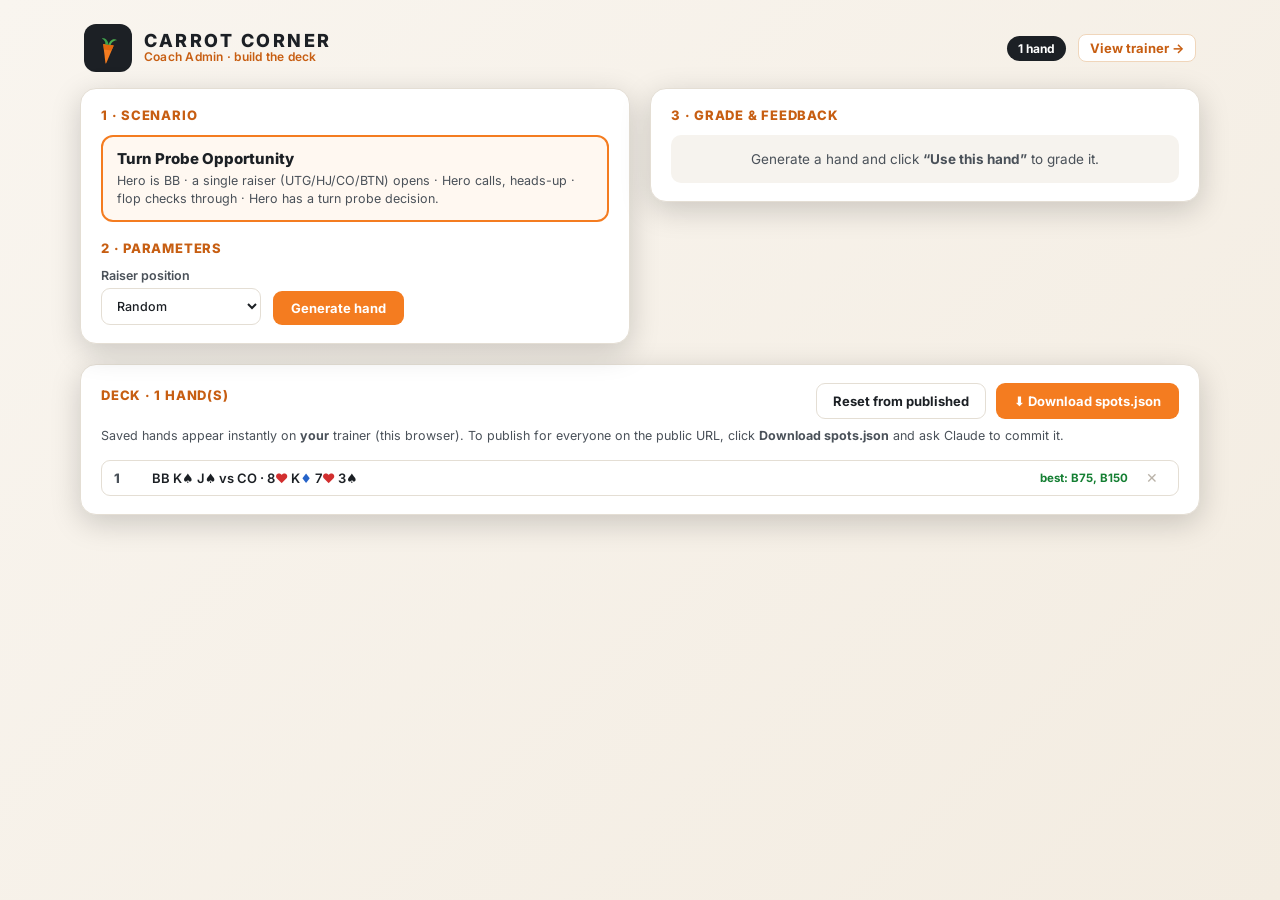
==== admin.html @ a5c32a95 "Add coach admin tool, multi-spot deck, and four-colour deck - New admin.html/admin.js: generate a pr" ====
<!DOCTYPE html>
<html lang="en">
<head>
  <meta charset="UTF-8" />
  <meta name="viewport" content="width=device-width, initial-scale=1.0" />
  <title>Carrot Corner Trainer — Admin</title>
  <link rel="preconnect" href="https://fonts.googleapis.com" />
  <link rel="preconnect" href="https://fonts.gstatic.com" crossorigin />
  <link href="https://fonts.googleapis.com/css2?family=Inter:wght@400;500;600;700;800&display=swap" rel="stylesheet" />
  <link rel="stylesheet" href="styles.css" />
</head>
<body>
  <div class="app">
    <header class="brand">
      <div class="brand__logo" aria-hidden="true">
        <svg viewBox="0 0 64 64" width="34" height="34">
          <g transform="rotate(8 32 32)">
            <path d="M22 26 L42 26 L33 60 Q32 63 31 60 Z" fill="#F47C20"/>
            <path d="M22 26 L42 26 L39 36 L25 36 Z" fill="#E2680F"/>
            <path d="M32 26 C30 16 22 14 18 16 C24 18 26 22 26 26 Z" fill="#3FA34D"/>
            <path d="M32 26 C34 14 42 12 47 15 C40 16 37 21 36 26 Z" fill="#4CAF50"/>
          </g>
        </svg>
      </div>
      <div class="brand__text">
        <span class="brand__name">CARROT CORNER</span>
        <span class="brand__tag">Coach Admin · build the deck</span>
      </div>
      <div class="brand__right">
        <span class="deck-count" id="deckCount">0 hands</span>
        <a class="admin-link" href="index.html">View trainer →</a>
      </div>
    </header>

    <div class="admin">
      <!-- LEFT: scenario + generate + preview -->
      <section class="panel">
        <h2 class="panel__title">1 · Scenario</h2>

        <div class="scenario-card selected">
          <div class="scenario-card__name">Turn Probe Opportunity</div>
          <div class="scenario-card__rules">
            Hero is BB · a single raiser (UTG/HJ/CO/BTN) opens · Hero calls, heads-up ·
            flop checks through · Hero has a turn probe decision.
          </div>
        </div>

        <h2 class="panel__title">2 · Parameters</h2>
        <div class="params">
          <label class="field">
            <span>Raiser position</span>
            <select id="raiserSel">
              <option value="random">Random</option>
              <option value="UTG">UTG</option>
              <option value="HJ">Hijack</option>
              <option value="CO">Cutoff</option>
              <option value="BTN">Button</option>
            </select>
          </label>
          <button class="btn-primary" id="genBtn">Generate hand</button>
        </div>

        <div class="preview" id="preview" hidden>
          <div class="table table--sm" id="adminTable"></div>
          <div class="preview__meta" id="previewMeta"></div>
          <div class="preview__actions">
            <button class="btn-ghost" id="skipBtn">↻ Skip — generate another</button>
            <button class="btn-primary" id="useBtn">Use this hand ↓</button>
          </div>
        </div>
      </section>

      <!-- RIGHT: grading -->
      <section class="panel">
        <h2 class="panel__title">3 · Grade &amp; feedback</h2>
        <div class="grade-empty" id="gradeEmpty">
          Generate a hand and click <b>“Use this hand”</b> to grade it.
        </div>

        <div class="grade" id="grade" hidden>
          <p class="grade__hint">
            Set a grade for each option (colour) and tick <b>GTO&nbsp;✅</b> for any option that
            is theoretically sound. Then write the coach feedback.
          </p>
          <div class="grade__rows" id="gradeRows"></div>

          <label class="field">
            <span>Coach feedback (Pete Clarke)</span>
            <textarea id="feedbackInput" rows="6" placeholder="Explain why the best plays are best in this node…"></textarea>
          </label>

          <div class="grade__save">
            <span class="grade__error" id="gradeError" hidden></span>
            <button class="btn-primary" id="saveBtn">Save hand → trainer</button>
          </div>
        </div>
      </section>
    </div>

    <!-- DECK manager -->
    <section class="panel deckpanel">
      <div class="deckpanel__head">
        <h2 class="panel__title">Deck · <span id="deckCount2">0</span> hand(s)</h2>
        <div class="deckpanel__actions">
          <button class="btn-ghost" id="resetBtn" title="Reload the published spots.json, discarding local drafts">Reset from published</button>
          <button class="btn-primary" id="downloadBtn">⬇ Download spots.json</button>
        </div>
      </div>
      <p class="deckpanel__note">
        Saved hands appear instantly on <b>your</b> trainer (this browser). To publish for everyone
        on the public URL, click <b>Download spots.json</b> and ask Claude to commit it.
      </p>
      <ul class="decklist" id="deckList"></ul>
    </section>
  </div>

  <script src="table.js"></script>
  <script src="admin.js"></script>
</body>
</html>
---- styles.css ----
/* ============================================================================
 * Carrot Corner Trainer — styles
 * ==========================================================================*/

:root {
  --carrot:       #F47C20;
  --carrot-dark:  #C75E12;
  --carrot-deep:  #8f3f0c;

  --felt:         #2f8a55;
  --felt-dark:    #1c5e3a;
  --rail:         #3a3f44;
  --rail-light:   #565c63;

  --ink:          #1c2025;
  --ink-soft:     #4a5159;
  --paper:        #ffffff;
  --paper-2:      #f6f3ee;
  --line:         #e4ded4;

  --card-red:     #d22f2f;
  --card-dark:    #1b1f24;

  /* four-colour deck */
  --suit-s:       #1b1f24;  /* spades  — black */
  --suit-h:       #d22f2f;  /* hearts  — red   */
  --suit-d:       #2563c9;  /* diamonds— blue  */
  --suit-c:       #1f9d4d;  /* clubs   — green */

  /* answer scoring */
  --s-best:       #157f33;
  --s-good:       #5cb85c;
  --s-okay:       #e7b008;
  --s-mistake:    #e8771e;
  --s-horrible:   #cc2b2b;

  --shadow:       0 8px 30px rgba(0,0,0,.18);
  --radius:       16px;
}

* { box-sizing: border-box; }

html, body {
  margin: 0;
  padding: 0;
  font-family: "Inter", system-ui, -apple-system, Segoe UI, Roboto, sans-serif;
  color: var(--ink);
  background:
    linear-gradient(135deg, #f9f5ef 0%, #f3ece1 100%);
  min-height: 100vh;
}

.app {
  max-width: 1160px;
  margin: 0 auto;
  padding: 18px 20px 48px;
}

/* ---- Brand header -------------------------------------------------------- */
.brand {
  display: flex;
  align-items: center;
  gap: 12px;
  padding: 6px 4px 16px;
}
.brand__logo {
  display: grid;
  place-items: center;
  width: 48px; height: 48px;
  background: var(--ink);
  border-radius: 12px;
}
.brand__text { display: flex; flex-direction: column; line-height: 1.05; }
.brand__name {
  font-weight: 800; letter-spacing: .14em; font-size: 18px; color: var(--ink);
}
.brand__tag { font-size: 12px; color: var(--carrot-dark); font-weight: 600; letter-spacing: .02em; }

/* ---- Layout -------------------------------------------------------------- */
.layout {
  display: grid;
  grid-template-columns: minmax(0, 1.05fr) minmax(0, 0.95fr);
  gap: 22px;
  align-items: start;
}
@media (max-width: 920px) {
  .layout { grid-template-columns: 1fr; }
}
@media (min-width: 921px) {
  .spot { position: sticky; top: 16px; }
}

/* ============================================================================
 * The poker table (CSS recreation of the Carrot Corner felt)
 * ==========================================================================*/
.spot { position: relative; }

.table {
  position: relative;
  aspect-ratio: 16 / 10;
  border-radius: var(--radius);
  overflow: hidden;
  box-shadow: var(--shadow);
  /* angular orange background panels */
  background:
    linear-gradient(118deg, #b9530f 0%, #b9530f 46%, transparent 46%),
    linear-gradient(305deg, #7d3a0b 0%, #7d3a0b 30%, transparent 30%),
    linear-gradient(135deg, #e07c25 0%, #cf6a18 100%);
}

/* felt oval */
.felt {
  position: absolute;
  inset: 9% 7%;
  border-radius: 50% / 50%;
  background:
    radial-gradient(120% 120% at 50% 38%, #379a5f 0%, var(--felt) 42%, var(--felt-dark) 100%);
  border: 10px solid #2b2f33;
  box-shadow:
    inset 0 0 60px rgba(0,0,0,.45),
    0 0 0 3px rgba(255,255,255,.04);
}
.felt::after { /* subtle rail highlight */
  content: "";
  position: absolute; inset: -10px;
  border-radius: inherit;
  border: 2px solid rgba(255,255,255,.06);
  pointer-events: none;
}

/* watermark */
.felt__mark {
  position: absolute; inset: 0;
  display: grid; place-items: center;
  font-weight: 800; letter-spacing: .22em;
  font-size: clamp(18px, 3.2vw, 34px);
  color: rgba(255,255,255,.08);
  user-select: none;
}

/* board + pot */
.board {
  position: absolute;
  left: 50%; top: 44%;
  transform: translate(-50%, -50%);
  display: flex; gap: 6px;
  z-index: 2;
}
.pot {
  position: absolute;
  left: 50%; top: 19%;
  transform: translateX(-50%);
  background: #15181b;
  color: #e9eef0;
  font-weight: 700; font-size: clamp(10px, 1.4vw, 14px);
  padding: 5px 14px;
  border-radius: 999px;
  border: 1px solid rgba(255,255,255,.08);
  z-index: 3;
}
.pot small { color: #7fe0a0; font-weight: 600; }

.potchips {
  position: absolute;
  left: 50%; top: 63%;
  transform: translateX(-50%);
  text-align: center;
  color: #cfe9d8;
  font-size: clamp(9px, 1.2vw, 12px);
  font-weight: 600;
  z-index: 2;
}
.potchips::before {
  content: "";
  display: block;
  width: 26px; height: 10px;
  margin: 0 auto 4px;
  border-radius: 50%;
  background: radial-gradient(circle at 50% 30%, #46a6d6, #2b7fb0);
  box-shadow: 0 3px 0 #226a95, 0 6px 0 #1d5c82;
}

/* playing cards */
.card {
  width: clamp(26px, 4.6vw, 46px);
  aspect-ratio: 5 / 7;
  background: #fbfbfb;
  border-radius: 5px;
  box-shadow: 0 2px 6px rgba(0,0,0,.35);
  display: flex; flex-direction: column;
  padding: 3px 4px;
  font-weight: 800;
  line-height: .95;
  position: relative;
}
.card .r { font-size: clamp(11px, 1.9vw, 19px); }
.card .s { font-size: clamp(10px, 1.7vw, 17px); align-self: flex-start; }

/* Four-colour deck: ♠ black · ♥ red · ♦ blue · ♣ green */
.suit-s, .card.suit-s { color: var(--suit-s); }
.suit-h, .card.suit-h { color: var(--suit-h); }
.suit-d, .card.suit-d { color: var(--suit-d); }
.suit-c, .card.suit-c { color: var(--suit-c); }
.card .pip {
  position: absolute; right: 4px; bottom: 2px;
  font-size: clamp(11px, 2vw, 20px);
}

/* hero hole cards sit a touch larger + raised */
.holecards { display: flex; gap: 5px; }
.holecards .card {
  width: clamp(30px, 5.2vw, 50px);
  box-shadow: 0 4px 10px rgba(0,0,0,.4);
}

/* seats */
.seat {
  position: absolute;
  z-index: 2;
  display: flex; flex-direction: column; align-items: center; gap: 5px;
  transform: translate(-50%, -50%);
}
.seat__pod {
  min-width: 92px;
  background: linear-gradient(#2d3237, #20242a);
  border: 1px solid rgba(255,255,255,.08);
  border-radius: 9px;
  padding: 6px 10px;
  text-align: center;
  color: #e7eb0;
  box-shadow: 0 4px 10px rgba(0,0,0,.3);
}
.seat__name {
  font-size: clamp(9px, 1.25vw, 12px);
  font-weight: 700; color: #dfe4e8;
  white-space: nowrap;
}
.seat__pos {
  display: inline-block;
  font-size: 9px; font-weight: 800; letter-spacing: .05em;
  color: var(--carrot); margin-left: 4px;
}
.seat__stack {
  font-size: clamp(9px, 1.2vw, 12px);
  font-weight: 600; color: #8fe0aa;
  margin-top: 1px;
}
.seat__note {
  font-size: 9px; color: #aeb6bd; margin-top: 2px;
  font-style: italic;
}
.seat.folded .seat__pod { opacity: .42; filter: saturate(.4); }
.seat.live .seat__pod {
  border-color: var(--carrot);
  box-shadow: 0 0 0 2px rgba(244,124,32,.35), 0 4px 10px rgba(0,0,0,.3);
}
.seat.hero .seat__pod {
  border-color: #6fe2a0;
  box-shadow: 0 0 0 2px rgba(111,226,160,.4), 0 4px 12px rgba(0,0,0,.35);
}

/* dealer button */
.dealer {
  position: absolute;
  width: 22px; height: 22px;
  border-radius: 50%;
  background: #f4f1ea; color: #20242a;
  font-size: 11px; font-weight: 800;
  display: grid; place-items: center;
  box-shadow: 0 2px 5px rgba(0,0,0,.4);
  z-index: 3;
}

/* seat anchor positions (percent of table) */
.seat.hero        { left: 50%;  top: 92%; }
.seat.bottomLeft  { left: 16%;  top: 84%; }
.seat.topLeft     { left: 14%;  top: 30%; }
.seat.topCenter   { left: 50%;  top: 12%; }
.seat.topRight    { left: 86%;  top: 30%; }
.seat.bottomRight { left: 86%;  top: 70%; }

.spot__caption {
  margin-top: 10px;
  font-size: 13px; color: var(--ink-soft); font-weight: 500;
  text-align: center;
}

/* ============================================================================
 * Quiz panel
 * ==========================================================================*/
.quiz {
  background: var(--paper);
  border: 1px solid var(--line);
  border-radius: var(--radius);
  box-shadow: var(--shadow);
  padding: 22px 22px 24px;
}
.quiz__head { display: flex; align-items: baseline; justify-content: space-between; gap: 10px; flex-wrap: wrap; }
.quiz__title { margin: 0; font-size: 21px; font-weight: 800; color: var(--ink); }
.quiz__stakes { margin: 0; font-size: 12.5px; font-weight: 600; color: var(--carrot-dark); }

.action {
  margin: 16px 0 4px;
  padding: 14px 16px;
  background: var(--paper-2);
  border-left: 4px solid var(--carrot);
  border-radius: 8px;
}
.action p { margin: 0 0 7px; font-size: 14.5px; line-height: 1.5; color: #353b42; }
.action p:last-child { margin-bottom: 0; }
.action b { color: var(--ink); }

.question {
  margin: 18px 2px 14px;
  font-size: 16.5px; font-weight: 700; line-height: 1.45; color: var(--ink);
}

/* options */
.options { display: grid; gap: 10px; }
.option {
  position: relative;
  display: flex; align-items: center; gap: 14px;
  width: 100%;
  text-align: left;
  background: #fff;
  border: 2px solid var(--line);
  border-radius: 12px;
  padding: 13px 16px;
  cursor: pointer;
  font: inherit;
  transition: border-color .12s, background .12s, transform .06s;
}
.option:hover:not(:disabled) { border-color: var(--carrot); transform: translateY(-1px); }
.option:disabled { cursor: default; }

.option__key {
  flex: 0 0 auto;
  width: 30px; height: 30px;
  display: grid; place-items: center;
  border-radius: 8px;
  background: var(--paper-2);
  border: 1px solid var(--line);
  font-weight: 800; font-size: 14px; color: var(--ink-soft);
}
.option__body { display: flex; flex-direction: column; gap: 1px; }
.option__code { font-weight: 800; font-size: 15.5px; color: var(--ink); }
.option__label { font-size: 12.5px; color: var(--ink-soft); font-weight: 500; }
.option__sub { font-size: 11.5px; color: #9aa1a8; }

/* GTO badge */
.option__gto {
  position: absolute;
  top: -11px; right: 12px;
  background: #0f7a31; color: #fff;
  font-size: 10.5px; font-weight: 800; letter-spacing: .03em;
  padding: 2px 8px; border-radius: 999px;
  box-shadow: 0 2px 6px rgba(0,0,0,.2);
  opacity: 0; transform: translateY(4px);
  transition: opacity .2s ease, transform .2s ease;
}
.answered .option__gto.show { opacity: 1; transform: translateY(0); }

/* selected marker */
.option__pick {
  margin-left: auto;
  font-size: 11px; font-weight: 800; letter-spacing: .04em;
  color: var(--ink); opacity: 0;
  border: 1px solid currentColor; border-radius: 6px; padding: 2px 7px;
}
.option.picked .option__pick { opacity: .9; }

/* scored colours (applied after answering) */
.answered .option { cursor: default; }
.option.score-best     { background: #e7f6ec; border-color: var(--s-best);     }
.option.score-good     { background: #eefaee; border-color: var(--s-good);     }
.option.score-okay     { background: #fdf6dd; border-color: var(--s-okay);     }
.option.score-mistake  { background: #fdeede; border-color: var(--s-mistake);  }
.option.score-horrible { background: #fbe6e6; border-color: var(--s-horrible); }

.option.score-best     .option__key { background: var(--s-best);     color:#fff; border-color: var(--s-best); }
.option.score-good     .option__key { background: var(--s-good);     color:#fff; border-color: var(--s-good); }
.option.score-okay     .option__key { background: var(--s-okay);     color:#3a2f00; border-color: var(--s-okay); }
.option.score-mistake  .option__key { background: var(--s-mistake);  color:#fff; border-color: var(--s-mistake); }
.option.score-horrible .option__key { background: var(--s-horrible); color:#fff; border-color: var(--s-horrible); }

/* legend */
.legend {
  display: flex; flex-wrap: wrap; gap: 12px 16px;
  margin: 16px 2px 4px;
  font-size: 12px; color: var(--ink-soft);
}
.legend__item { display: inline-flex; align-items: center; gap: 6px; }
.dot { width: 12px; height: 12px; border-radius: 50%; display: inline-block; }
.dot.s-best { background: var(--s-best); }
.dot.s-good { background: var(--s-good); }
.dot.s-okay { background: var(--s-okay); }
.dot.s-mistake { background: var(--s-mistake); }
.dot.s-horrible { background: var(--s-horrible); }
.gto-chip {
  background: #0f7a31; color:#fff; font-weight:800; font-size:10px;
  padding: 1px 6px; border-radius: 999px; font-style: normal;
}

/* feedback */
.feedback {
  margin-top: 18px;
  padding: 16px 18px;
  background: linear-gradient(#fff8f1, #fdf2e7);
  border: 1px solid #f4d9bd;
  border-radius: 12px;
}
.feedback__author { display: flex; align-items: center; gap: 9px; margin-bottom: 9px; }
.feedback__avatar {
  width: 30px; height: 30px; border-radius: 50%;
  background: var(--carrot); color:#fff;
  display: grid; place-items: center; font-weight: 800; font-size: 12px;
}
.feedback__name { font-weight: 800; font-size: 14.5px; color: var(--ink); }
.feedback__role { font-size: 11px; color: var(--carrot-dark); font-weight: 600; letter-spacing:.03em; text-transform: uppercase; }
.feedback__text { margin: 0; font-size: 14.5px; line-height: 1.6; color: #3a4047; }

.btn-reset {
  margin-top: 14px;
  background: var(--ink); color: #fff;
  border: none; border-radius: 9px;
  padding: 9px 18px; font: inherit; font-weight: 700; font-size: 13px;
  cursor: pointer;
}
.btn-reset:hover { background: #2b3036; }

[hidden] { display: none !important; }

/* ============================================================================
 * Additions: header-right, suits key, navigation, empty state, admin
 * ==========================================================================*/

/* header right side */
.brand__right { margin-left: auto; display: flex; align-items: center; gap: 12px; }
.deck-count {
  background: var(--ink); color: #fff;
  font-size: 12px; font-weight: 700;
  padding: 5px 11px; border-radius: 999px;
}
.admin-link {
  font-size: 13px; font-weight: 700; color: var(--carrot-dark);
  text-decoration: none; border: 1px solid #f0d6bb; border-radius: 8px;
  padding: 5px 11px; background: #fff;
}
.admin-link:hover { background: var(--paper-2); }

/* four-colour deck key */
.suitkey {
  display: flex; flex-wrap: wrap; justify-content: center; gap: 6px 16px;
  margin-top: 8px; font-size: 12px; font-weight: 600; color: var(--ink-soft);
}
.suitkey span { display: inline-flex; align-items: center; gap: 4px; }
.suitkey i { font-style: normal; font-size: 15px; font-weight: 800; }

/* progress chip + stakes line */
.quiz__progress {
  font-size: 12px; font-weight: 700; color: var(--ink-soft);
  background: var(--paper-2); border: 1px solid var(--line);
  padding: 3px 10px; border-radius: 999px; white-space: nowrap;
}

/* feedback action buttons */
.feedback__actions { display: flex; gap: 10px; margin-top: 14px; }
.btn-primary {
  background: var(--carrot); color: #fff; border: none; border-radius: 9px;
  padding: 9px 18px; font: inherit; font-weight: 700; font-size: 13px; cursor: pointer;
}
.btn-primary:hover { background: var(--carrot-dark); }
.btn-ghost {
  background: #fff; color: var(--ink); border: 1.5px solid var(--line);
  border-radius: 9px; padding: 9px 16px; font: inherit; font-weight: 700; font-size: 13px; cursor: pointer;
}
.btn-ghost:hover { border-color: var(--carrot); }

/* empty state */
.empty {
  background: var(--paper); border: 1px dashed var(--line);
  border-radius: var(--radius); padding: 40px 24px; text-align: center;
  box-shadow: var(--shadow);
}
.empty h2 { margin: 0 0 6px; color: var(--ink); }
.empty a { color: var(--carrot-dark); font-weight: 700; }

/* ---- ADMIN --------------------------------------------------------------- */
.admin {
  display: grid; grid-template-columns: 1fr 1fr; gap: 20px; align-items: start;
}
@media (max-width: 920px) { .admin { grid-template-columns: 1fr; } }

.panel {
  background: var(--paper); border: 1px solid var(--line);
  border-radius: var(--radius); box-shadow: var(--shadow); padding: 18px 20px;
}
.panel__title {
  margin: 0 0 12px; font-size: 13px; font-weight: 800; letter-spacing: .06em;
  text-transform: uppercase; color: var(--carrot-dark);
}
.panel + .panel { /* spacing handled by grid gap */ }

.scenario-card {
  border: 2px solid var(--line); border-radius: 12px; padding: 12px 14px; margin-bottom: 18px;
}
.scenario-card.selected { border-color: var(--carrot); background: #fff8f1; }
.scenario-card__name { font-weight: 800; font-size: 15px; color: var(--ink); margin-bottom: 4px; }
.scenario-card__rules { font-size: 12.5px; color: var(--ink-soft); line-height: 1.45; }

.params { display: flex; align-items: end; gap: 12px; flex-wrap: wrap; }
.field { display: flex; flex-direction: column; gap: 5px; font-size: 12.5px; font-weight: 600; color: var(--ink-soft); }
.field select, .field textarea {
  font: inherit; font-weight: 500; color: var(--ink);
  border: 1.5px solid var(--line); border-radius: 9px; padding: 9px 11px; background: #fff;
}
.field select { min-width: 160px; }
.field textarea { resize: vertical; width: 100%; }

.table--sm { max-width: 460px; margin: 6px auto 0; }
.preview { margin-top: 16px; }
.preview__meta {
  margin: 10px 0 12px; font-size: 12.5px; color: var(--ink-soft);
  text-align: center; line-height: 1.5;
}
.preview__actions { display: flex; gap: 10px; justify-content: center; flex-wrap: wrap; }

.grade-empty, .decklist__empty {
  color: var(--ink-soft); font-size: 13.5px; padding: 16px;
  background: var(--paper-2); border-radius: 10px; text-align: center;
}
.grade__hint { font-size: 13px; color: var(--ink-soft); line-height: 1.5; margin: 0 0 14px; }
.grade__rows { display: grid; gap: 8px; margin-bottom: 16px; }
.grade-row {
  display: grid; grid-template-columns: 1fr auto auto 16px; align-items: center; gap: 10px;
  border: 1.5px solid var(--line); border-radius: 10px; padding: 8px 12px;
}
.grade-row__code { display: flex; flex-direction: column; }
.grade-row__code b { font-size: 14px; color: var(--ink); }
.grade-row__code small { font-size: 11px; color: #9aa1a8; }
.grade-row__sel { font: inherit; font-size: 12.5px; border: 1.5px solid var(--line); border-radius: 8px; padding: 6px 8px; }
.grade-row__gto { font-size: 11.5px; font-weight: 700; color: var(--ink-soft); display: inline-flex; align-items: center; gap: 4px; cursor: pointer; }
.grade-row__swatch { width: 14px; height: 14px; border-radius: 50%; background: var(--line); }
.grade-row__swatch.score-best     { background: var(--s-best); }
.grade-row__swatch.score-good     { background: var(--s-good); }
.grade-row__swatch.score-okay     { background: var(--s-okay); }
.grade-row__swatch.score-mistake  { background: var(--s-mistake); }
.grade-row__swatch.score-horrible { background: var(--s-horrible); }

.grade__save { display: flex; align-items: center; gap: 14px; margin-top: 14px; }
.grade__error { color: var(--s-horrible); font-size: 12.5px; font-weight: 700; }

.deckpanel { margin-top: 20px; }
.deckpanel__head { display: flex; align-items: center; justify-content: space-between; gap: 12px; flex-wrap: wrap; }
.deckpanel__actions { display: flex; gap: 10px; flex-wrap: wrap; }
.deckpanel__note { font-size: 12.5px; color: var(--ink-soft); line-height: 1.5; margin: 8px 0 14px; }
.decklist { list-style: none; margin: 0; padding: 0; display: grid; gap: 7px; }
.decklist__item {
  display: grid; grid-template-columns: 28px 1fr auto 28px; align-items: center; gap: 10px;
  border: 1px solid var(--line); border-radius: 9px; padding: 8px 12px; font-size: 13px;
}
.decklist__n { font-weight: 800; color: var(--ink-soft); }
.decklist__hand { font-weight: 600; color: var(--ink); }
.decklist__best { font-size: 11.5px; color: var(--s-best); font-weight: 700; }
.decklist__del { background: none; border: none; color: #b9b2a8; font-size: 14px; cursor: pointer; }
.decklist__del:hover { color: var(--s-horrible); }
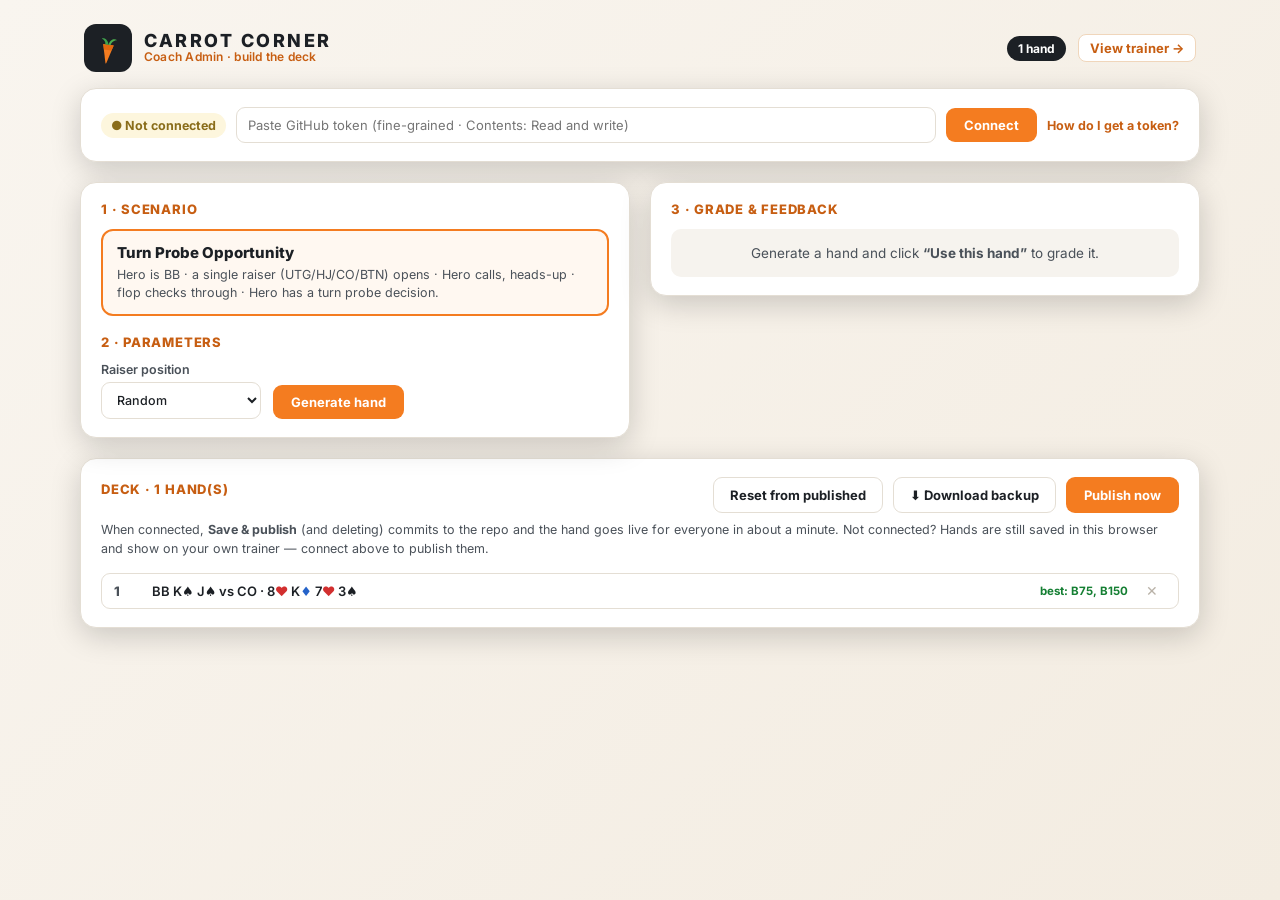
==== commit bde03331: "Publish hands directly to GitHub from the admin Add a "Connect to publish" bar: paste a fine-grained" ====
--- a/admin.html
+++ b/admin.html
@@ -31,6 +31,26 @@
         <a class="admin-link" href="index.html">View trainer →</a>
       </div>
     </header>
+
+    <!-- Connect to publish -->
+    <section class="panel connectbar">
+      <div class="connect">
+        <span class="connect__status off" id="ghStatus">● Not connected</span>
+        <input type="password" id="ghToken" class="connect__input"
+               placeholder="Paste GitHub token (fine-grained · Contents: Read and write)" autocomplete="off" />
+        <button class="btn-primary" id="ghConnect">Connect</button>
+        <button class="btn-ghost" id="ghForget" hidden>Forget</button>
+        <a class="connect__help" href="#" id="ghHelp">How do I get a token?</a>
+      </div>
+      <div class="connect__helpbox" id="ghHelpBox" hidden>
+        <ol>
+          <li>GitHub → <b>Settings → Developer settings → Personal access tokens → Fine-grained tokens → Generate new token</b>.</li>
+          <li><b>Resource owner:</b> intocRicRi. &nbsp;<b>Repository access:</b> Only select repositories → <b>carrot-corner-trainer</b>.</li>
+          <li><b>Permissions → Repository permissions → Contents → Read and write</b>.</li>
+          <li>Generate, copy the token, paste it above, click <b>Connect</b>. It is stored only in this browser — never in the code.</li>
+        </ol>
+      </div>
+    </section>
 
     <div class="admin">
       <!-- LEFT: scenario + generate + preview -->
@@ -91,7 +111,7 @@
 
           <div class="grade__save">
             <span class="grade__error" id="gradeError" hidden></span>
-            <button class="btn-primary" id="saveBtn">Save hand → trainer</button>
+            <button class="btn-primary" id="saveBtn">Save &amp; publish</button>
           </div>
         </div>
       </section>
@@ -102,13 +122,15 @@
       <div class="deckpanel__head">
         <h2 class="panel__title">Deck · <span id="deckCount2">0</span> hand(s)</h2>
         <div class="deckpanel__actions">
-          <button class="btn-ghost" id="resetBtn" title="Reload the published spots.json, discarding local drafts">Reset from published</button>
-          <button class="btn-primary" id="downloadBtn">⬇ Download spots.json</button>
+          <button class="btn-ghost" id="resetBtn" title="Reload the published deck, discarding local drafts">Reset from published</button>
+          <button class="btn-ghost" id="downloadBtn" title="Download a backup copy">⬇ Download backup</button>
+          <button class="btn-primary" id="publishBtn">Publish now</button>
         </div>
       </div>
       <p class="deckpanel__note">
-        Saved hands appear instantly on <b>your</b> trainer (this browser). To publish for everyone
-        on the public URL, click <b>Download spots.json</b> and ask Claude to commit it.
+        When connected, <b>Save &amp; publish</b> (and deleting) commits to the repo and the hand goes
+        live for everyone in about a minute. Not connected? Hands are still saved in this browser and
+        show on your own trainer — connect above to publish them.
       </p>
       <ul class="decklist" id="deckList"></ul>
     </section>
--- a/styles.css
+++ b/styles.css
@@ -550,6 +550,32 @@
 .grade__save { display: flex; align-items: center; gap: 14px; margin-top: 14px; }
 .grade__error { color: var(--s-horrible); font-size: 12.5px; font-weight: 700; }
 
+/* connect-to-publish bar */
+.connectbar { margin-bottom: 20px; }
+.connect { display: flex; align-items: center; gap: 10px; flex-wrap: wrap; }
+.connect__status {
+  font-size: 12.5px; font-weight: 700; white-space: nowrap;
+  padding: 5px 10px; border-radius: 999px;
+}
+.connect__status.off,
+.connect__status.warn  { color: #8a6d1a; background: #fdf6dd; }
+.connect__status.ok    { color: #0f6f2c; background: #e7f6ec; }
+.connect__status.busy  { color: #2b5fb0; background: #e7eefb; }
+.connect__status.err   { color: #a3201a; background: #fbe6e6; }
+.connect__input {
+  flex: 1 1 280px; min-width: 220px;
+  font: inherit; font-size: 13px;
+  border: 1.5px solid var(--line); border-radius: 9px; padding: 9px 11px;
+}
+.connect__help { font-size: 12.5px; font-weight: 700; color: var(--carrot-dark); text-decoration: none; }
+.connect__help:hover { text-decoration: underline; }
+.connect__helpbox {
+  margin-top: 12px; padding: 12px 16px;
+  background: var(--paper-2); border: 1px solid var(--line); border-radius: 10px;
+}
+.connect__helpbox ol { margin: 0; padding-left: 20px; }
+.connect__helpbox li { font-size: 12.5px; color: var(--ink-soft); line-height: 1.6; margin-bottom: 4px; }
+
 .deckpanel { margin-top: 20px; }
 .deckpanel__head { display: flex; align-items: center; justify-content: space-between; gap: 12px; flex-wrap: wrap; }
 .deckpanel__actions { display: flex; gap: 10px; flex-wrap: wrap; }
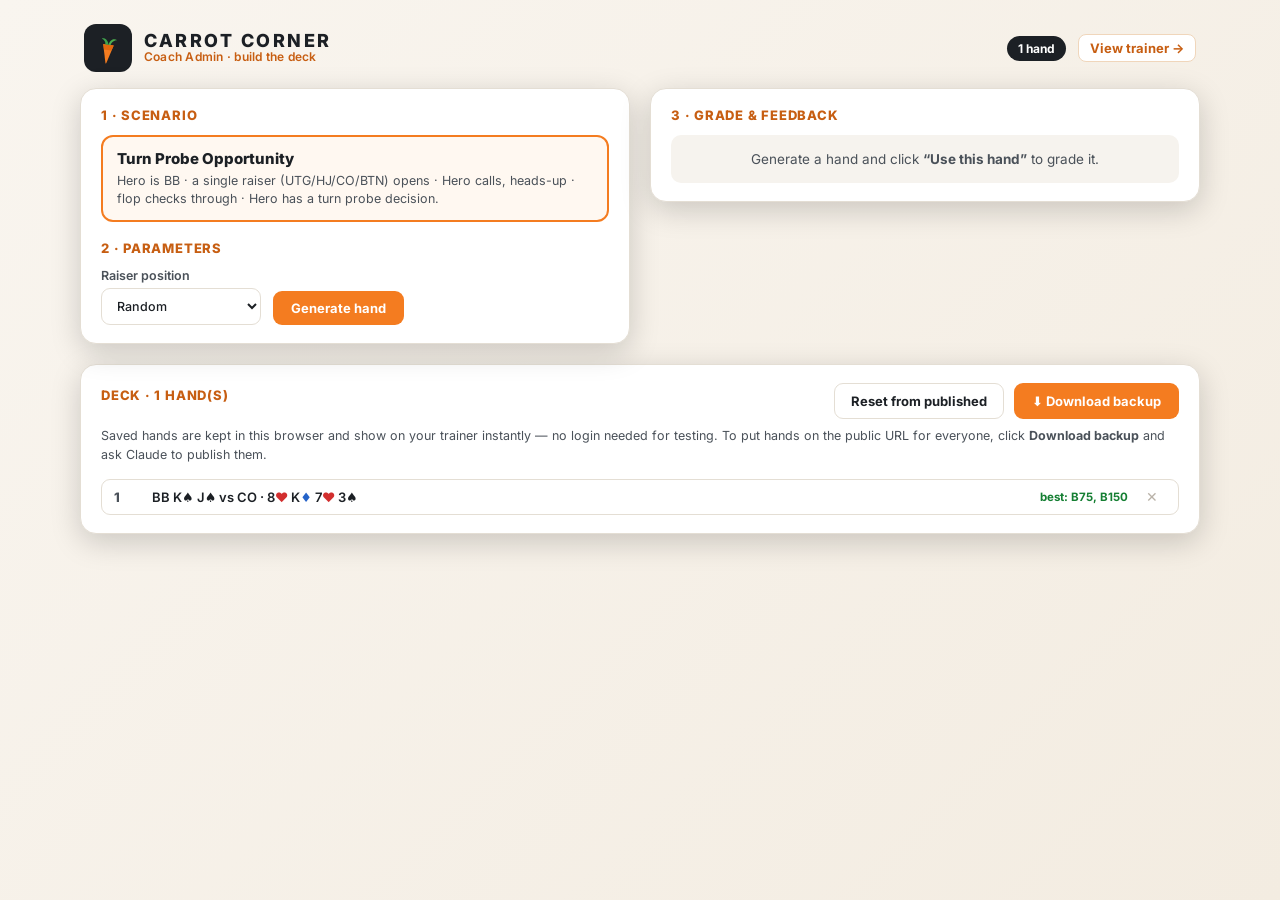
==== commit b9833fc4: "Refine table layout, add hand-history shorthand, drop token publishing Visual table: - Move CARROT C" ====
--- a/admin.html
+++ b/admin.html
@@ -31,26 +31,6 @@
         <a class="admin-link" href="index.html">View trainer →</a>
       </div>
     </header>
-
-    <!-- Connect to publish -->
-    <section class="panel connectbar">
-      <div class="connect">
-        <span class="connect__status off" id="ghStatus">● Not connected</span>
-        <input type="password" id="ghToken" class="connect__input"
-               placeholder="Paste GitHub token (fine-grained · Contents: Read and write)" autocomplete="off" />
-        <button class="btn-primary" id="ghConnect">Connect</button>
-        <button class="btn-ghost" id="ghForget" hidden>Forget</button>
-        <a class="connect__help" href="#" id="ghHelp">How do I get a token?</a>
-      </div>
-      <div class="connect__helpbox" id="ghHelpBox" hidden>
-        <ol>
-          <li>GitHub → <b>Settings → Developer settings → Personal access tokens → Fine-grained tokens → Generate new token</b>.</li>
-          <li><b>Resource owner:</b> intocRicRi. &nbsp;<b>Repository access:</b> Only select repositories → <b>carrot-corner-trainer</b>.</li>
-          <li><b>Permissions → Repository permissions → Contents → Read and write</b>.</li>
-          <li>Generate, copy the token, paste it above, click <b>Connect</b>. It is stored only in this browser — never in the code.</li>
-        </ol>
-      </div>
-    </section>
 
     <div class="admin">
       <!-- LEFT: scenario + generate + preview -->
@@ -111,7 +91,7 @@
 
           <div class="grade__save">
             <span class="grade__error" id="gradeError" hidden></span>
-            <button class="btn-primary" id="saveBtn">Save &amp; publish</button>
+            <button class="btn-primary" id="saveBtn">Save hand</button>
           </div>
         </div>
       </section>
@@ -122,15 +102,14 @@
       <div class="deckpanel__head">
         <h2 class="panel__title">Deck · <span id="deckCount2">0</span> hand(s)</h2>
         <div class="deckpanel__actions">
-          <button class="btn-ghost" id="resetBtn" title="Reload the published deck, discarding local drafts">Reset from published</button>
-          <button class="btn-ghost" id="downloadBtn" title="Download a backup copy">⬇ Download backup</button>
-          <button class="btn-primary" id="publishBtn">Publish now</button>
+          <button class="btn-ghost" id="resetBtn" title="Reload the published deck, discarding local changes">Reset from published</button>
+          <button class="btn-primary" id="downloadBtn" title="Download a backup copy of the deck">⬇ Download backup</button>
         </div>
       </div>
       <p class="deckpanel__note">
-        When connected, <b>Save &amp; publish</b> (and deleting) commits to the repo and the hand goes
-        live for everyone in about a minute. Not connected? Hands are still saved in this browser and
-        show on your own trainer — connect above to publish them.
+        Saved hands are kept in this browser and show on your trainer instantly — no login needed for
+        testing. To put hands on the public URL for everyone, click <b>Download backup</b> and ask
+        Claude to publish them.
       </p>
       <ul class="decklist" id="deckList"></ul>
     </section>
--- a/styles.css
+++ b/styles.css
@@ -128,28 +128,28 @@
   pointer-events: none;
 }
 
-/* watermark */
+/* watermark — sits below the board so it stays readable */
 .felt__mark {
-  position: absolute; inset: 0;
-  display: grid; place-items: center;
+  position: absolute; left: 0; right: 0; top: 58%;
+  text-align: center;
   font-weight: 800; letter-spacing: .22em;
-  font-size: clamp(18px, 3.2vw, 34px);
-  color: rgba(255,255,255,.08);
-  user-select: none;
+  font-size: clamp(15px, 2.6vw, 28px);
+  color: rgba(255,255,255,.12);
+  user-select: none; pointer-events: none;
 }
 
 /* board + pot */
 .board {
   position: absolute;
-  left: 50%; top: 44%;
+  left: 50%; top: 46%;
   transform: translate(-50%, -50%);
   display: flex; gap: 6px;
   z-index: 2;
 }
 .pot {
   position: absolute;
-  left: 50%; top: 19%;
-  transform: translateX(-50%);
+  left: 50%; top: 33%;
+  transform: translate(-50%, -50%);
   background: #15181b;
   color: #e9eef0;
   font-weight: 700; font-size: clamp(10px, 1.4vw, 14px);
@@ -159,26 +159,6 @@
   z-index: 3;
 }
 .pot small { color: #7fe0a0; font-weight: 600; }
-
-.potchips {
-  position: absolute;
-  left: 50%; top: 63%;
-  transform: translateX(-50%);
-  text-align: center;
-  color: #cfe9d8;
-  font-size: clamp(9px, 1.2vw, 12px);
-  font-weight: 600;
-  z-index: 2;
-}
-.potchips::before {
-  content: "";
-  display: block;
-  width: 26px; height: 10px;
-  margin: 0 auto 4px;
-  border-radius: 50%;
-  background: radial-gradient(circle at 50% 30%, #46a6d6, #2b7fb0);
-  box-shadow: 0 3px 0 #226a95, 0 6px 0 #1d5c82;
-}
 
 /* playing cards */
 .card {
@@ -271,13 +251,14 @@
   z-index: 3;
 }
 
-/* seat anchor positions (percent of table) */
-.seat.hero        { left: 50%;  top: 92%; }
-.seat.bottomLeft  { left: 16%;  top: 84%; }
-.seat.topLeft     { left: 14%;  top: 30%; }
-.seat.topCenter   { left: 50%;  top: 12%; }
-.seat.topRight    { left: 86%;  top: 30%; }
-.seat.bottomRight { left: 86%;  top: 70%; }
+/* seat anchor positions — symmetric ring around the oval */
+.seat.topCenter   { left: 50%; top: 13%; }
+.seat.topLeft     { left: 20%; top: 27%; }
+.seat.topRight    { left: 80%; top: 27%; }
+.seat.bottomLeft  { left: 20%; top: 73%; }
+.seat.bottomRight { left: 80%; top: 73%; }
+/* hero is anchored to the bottom edge so the hole cards are never clipped */
+.seat.hero { left: 50%; top: auto; bottom: 4%; transform: translate(-50%, 0); }
 
 .spot__caption {
   margin-top: 10px;
@@ -309,6 +290,25 @@
 .action p { margin: 0 0 7px; font-size: 14.5px; line-height: 1.5; color: #353b42; }
 .action p:last-child { margin-bottom: 0; }
 .action b { color: var(--ink); }
+
+/* compact hand-history shorthand */
+.streets {
+  margin: 16px 0 4px;
+  border: 1px solid var(--line);
+  border-radius: 10px;
+  overflow: hidden;
+}
+.street {
+  display: flex; align-items: baseline; justify-content: space-between; gap: 14px;
+  padding: 9px 14px; font-size: 14px;
+  border-bottom: 1px solid #f1ece3;
+}
+.street:last-child { border-bottom: none; }
+.street__label { font-weight: 700; color: var(--ink); white-space: nowrap; }
+.street__val { color: var(--ink-soft); font-weight: 500; text-align: right; }
+.street.active { background: #fff8f1; }
+.street.active .street__label { color: var(--carrot-dark); }
+.street.active .street__val { color: var(--carrot-dark); font-weight: 800; }
 
 .question {
   margin: 18px 2px 14px;
@@ -550,32 +550,6 @@
 .grade__save { display: flex; align-items: center; gap: 14px; margin-top: 14px; }
 .grade__error { color: var(--s-horrible); font-size: 12.5px; font-weight: 700; }
 
-/* connect-to-publish bar */
-.connectbar { margin-bottom: 20px; }
-.connect { display: flex; align-items: center; gap: 10px; flex-wrap: wrap; }
-.connect__status {
-  font-size: 12.5px; font-weight: 700; white-space: nowrap;
-  padding: 5px 10px; border-radius: 999px;
-}
-.connect__status.off,
-.connect__status.warn  { color: #8a6d1a; background: #fdf6dd; }
-.connect__status.ok    { color: #0f6f2c; background: #e7f6ec; }
-.connect__status.busy  { color: #2b5fb0; background: #e7eefb; }
-.connect__status.err   { color: #a3201a; background: #fbe6e6; }
-.connect__input {
-  flex: 1 1 280px; min-width: 220px;
-  font: inherit; font-size: 13px;
-  border: 1.5px solid var(--line); border-radius: 9px; padding: 9px 11px;
-}
-.connect__help { font-size: 12.5px; font-weight: 700; color: var(--carrot-dark); text-decoration: none; }
-.connect__help:hover { text-decoration: underline; }
-.connect__helpbox {
-  margin-top: 12px; padding: 12px 16px;
-  background: var(--paper-2); border: 1px solid var(--line); border-radius: 10px;
-}
-.connect__helpbox ol { margin: 0; padding-left: 20px; }
-.connect__helpbox li { font-size: 12.5px; color: var(--ink-soft); line-height: 1.6; margin-bottom: 4px; }
-
 .deckpanel { margin-top: 20px; }
 .deckpanel__head { display: flex; align-items: center; justify-content: space-between; gap: 12px; flex-wrap: wrap; }
 .deckpanel__actions { display: flex; gap: 10px; flex-wrap: wrap; }
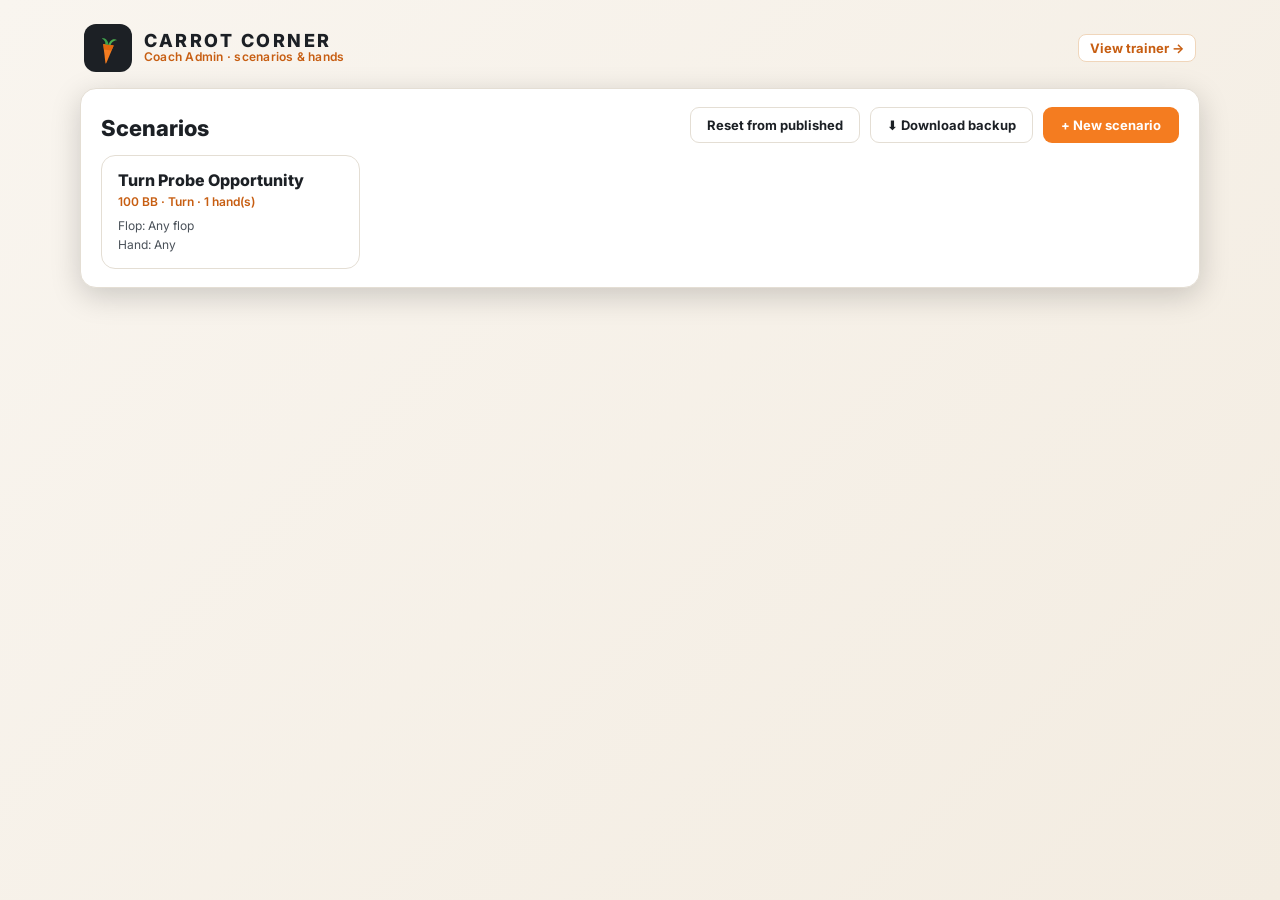
==== commit 2e3d5d7b: "Admin: scenario system with constrained hand generation Rebuild the admin as list -> create -> detai" ====
--- a/admin.html
+++ b/admin.html
@@ -24,97 +24,17 @@
       </div>
       <div class="brand__text">
         <span class="brand__name">CARROT CORNER</span>
-        <span class="brand__tag">Coach Admin · build the deck</span>
+        <span class="brand__tag">Coach Admin · scenarios &amp; hands</span>
       </div>
       <div class="brand__right">
-        <span class="deck-count" id="deckCount">0 hands</span>
         <a class="admin-link" href="index.html">View trainer →</a>
       </div>
     </header>
 
-    <div class="admin">
-      <!-- LEFT: scenario + generate + preview -->
-      <section class="panel">
-        <h2 class="panel__title">1 · Scenario</h2>
-
-        <div class="scenario-card selected">
-          <div class="scenario-card__name">Turn Probe Opportunity</div>
-          <div class="scenario-card__rules">
-            Hero is BB · a single raiser (UTG/HJ/CO/BTN) opens · Hero calls, heads-up ·
-            flop checks through · Hero has a turn probe decision.
-          </div>
-        </div>
-
-        <h2 class="panel__title">2 · Parameters</h2>
-        <div class="params">
-          <label class="field">
-            <span>Raiser position</span>
-            <select id="raiserSel">
-              <option value="random">Random</option>
-              <option value="UTG">UTG</option>
-              <option value="HJ">Hijack</option>
-              <option value="CO">Cutoff</option>
-              <option value="BTN">Button</option>
-            </select>
-          </label>
-          <button class="btn-primary" id="genBtn">Generate hand</button>
-        </div>
-
-        <div class="preview" id="preview" hidden>
-          <div class="table table--sm" id="adminTable"></div>
-          <div class="preview__meta" id="previewMeta"></div>
-          <div class="preview__actions">
-            <button class="btn-ghost" id="skipBtn">↻ Skip — generate another</button>
-            <button class="btn-primary" id="useBtn">Use this hand ↓</button>
-          </div>
-        </div>
-      </section>
-
-      <!-- RIGHT: grading -->
-      <section class="panel">
-        <h2 class="panel__title">3 · Grade &amp; feedback</h2>
-        <div class="grade-empty" id="gradeEmpty">
-          Generate a hand and click <b>“Use this hand”</b> to grade it.
-        </div>
-
-        <div class="grade" id="grade" hidden>
-          <p class="grade__hint">
-            Set a grade for each option (colour) and tick <b>GTO&nbsp;✅</b> for any option that
-            is theoretically sound. Then write the coach feedback.
-          </p>
-          <div class="grade__rows" id="gradeRows"></div>
-
-          <label class="field">
-            <span>Coach feedback (Pete Clarke)</span>
-            <textarea id="feedbackInput" rows="6" placeholder="Explain why the best plays are best in this node…"></textarea>
-          </label>
-
-          <div class="grade__save">
-            <span class="grade__error" id="gradeError" hidden></span>
-            <button class="btn-primary" id="saveBtn">Save hand</button>
-          </div>
-        </div>
-      </section>
-    </div>
-
-    <!-- DECK manager -->
-    <section class="panel deckpanel">
-      <div class="deckpanel__head">
-        <h2 class="panel__title">Deck · <span id="deckCount2">0</span> hand(s)</h2>
-        <div class="deckpanel__actions">
-          <button class="btn-ghost" id="resetBtn" title="Reload the published deck, discarding local changes">Reset from published</button>
-          <button class="btn-primary" id="downloadBtn" title="Download a backup copy of the deck">⬇ Download backup</button>
-        </div>
-      </div>
-      <p class="deckpanel__note">
-        Saved hands are kept in this browser and show on your trainer instantly — no login needed for
-        testing. To put hands on the public URL for everyone, click <b>Download backup</b> and ask
-        Claude to publish them.
-      </p>
-      <ul class="decklist" id="deckList"></ul>
-    </section>
+    <div id="adminRoot"></div>
   </div>
 
+  <script src="poker.js"></script>
   <script src="table.js"></script>
   <script src="admin.js"></script>
 </body>
--- a/styles.css
+++ b/styles.css
@@ -431,6 +431,243 @@
 [hidden] { display: none !important; }
 
 /* ============================================================================
+ * Poker table — N1 design.
+ * Hero hand seated on the bottom rail; felt shows pot -> board -> CARROT CORNER.
+ * Sized in container units (cqw = 1% of the table width) so it scales with the
+ * table itself, identically at any window size / browser.
+ * ==========================================================================*/
+.nt.table {
+  position: relative;
+  aspect-ratio: 16 / 10;
+  background: none; box-shadow: none; overflow: visible; border-radius: 0;
+  container-type: inline-size;
+}
+.nt__frame {
+  position: absolute; inset: 0;
+  border-radius: var(--radius); overflow: hidden;
+  background:
+    linear-gradient(118deg, #b9530f 0%, #b9530f 46%, transparent 46%),
+    linear-gradient(305deg, #7d3a0b 0%, #7d3a0b 30%, transparent 30%),
+    linear-gradient(135deg, #e07c25 0%, #cf6a18 100%);
+  box-shadow: var(--shadow);
+}
+.nt__felt {
+  position: absolute; inset: 9% 6% 23% 6%;
+  border-radius: 50% / 50%;
+  background: radial-gradient(120% 130% at 50% 36%, #379a5f 0%, var(--felt) 42%, var(--felt-dark) 100%);
+  border: 9px solid #2b2f33;
+  box-shadow: inset 0 0 55px rgba(0,0,0,.45);
+}
+.nt__pot {
+  position: absolute; left: 50%; top: 20%; transform: translate(-50%, -50%);
+  background: #15181b; color: #e9eef0; font-weight: 600;
+  border: 1px solid rgba(255,255,255,.08); z-index: 3; white-space: nowrap;
+  font-size: 2.5cqw; padding: 0.9cqw 2.6cqw; border-radius: 99px;
+}
+.nt__pot b { color: #7fe0a0; font-weight: 700; }
+.nt__board {
+  position: absolute; left: 50%; top: 38%; transform: translate(-50%, -50%);
+  display: flex; gap: 1.1cqw; z-index: 2;
+}
+.nt__brand {
+  position: absolute; left: 0; right: 0; top: 51%;
+  display: flex; align-items: center; justify-content: center; gap: 1.4cqw;
+  color: rgba(255,255,255,.5); font-weight: 800; letter-spacing: .18em;
+  font-size: 3.9cqw; pointer-events: none; z-index: 1;
+}
+.nt__brand svg { width: 3.6cqw; height: 3.6cqw; flex: 0 0 auto; }
+.nt__seat { position: absolute; transform: translate(-50%, -50%); z-index: 2; }
+.nt__seat.topCenter   { left: 50%; top: 7.5%; }
+.nt__seat.topLeft     { left: 8%;  top: 25%; }
+.nt__seat.topRight    { left: 92%; top: 25%; }
+.nt__seat.bottomLeft  { left: 14%; top: 58%; }
+.nt__seat.bottomRight { left: 86%; top: 58%; }
+.nt__pod {
+  display: inline-flex; align-items: center; gap: 1.3cqw;
+  background: linear-gradient(#2d3237, #20242a);
+  border: 1px solid rgba(255,255,255,.08); border-radius: 1.6cqw;
+  padding: 0.9cqw 1.8cqw; box-shadow: 0 4px 10px rgba(0,0,0,.3); white-space: nowrap;
+}
+.nt__pinfo { display: flex; flex-direction: column; line-height: 1.12; text-align: left; }
+.nt__pname  { font-size: 2.05cqw; font-weight: 700; color: #dfe4e8; }
+.nt__ppos   { font-size: 1.7cqw; font-weight: 800; color: var(--carrot); margin-left: 0.8cqw; letter-spacing: .05em; }
+.nt__pstack { font-size: 2.05cqw; font-weight: 600; color: #8fe0aa; }
+.nt__seat.live .nt__pod   { border-color: var(--carrot); box-shadow: 0 0 0 2px rgba(244,124,32,.35), 0 4px 10px rgba(0,0,0,.3); }
+.nt__seat.folded .nt__pod { opacity: .45; filter: saturate(.4); }
+.nt__dealer {
+  position: absolute; left: 93%; top: 35%; transform: translate(-50%, -50%);
+  width: 4.1cqw; height: 4.1cqw; border-radius: 50%;
+  background: #f4f1ea; color: #20242a; font-size: 2cqw; font-weight: 800;
+  display: grid; place-items: center; box-shadow: 0 2px 5px rgba(0,0,0,.4); z-index: 3;
+}
+.nt__hero {
+  position: absolute; left: 50%; bottom: 4%; transform: translate(-50%, 0);
+  display: flex; flex-direction: column; align-items: center; gap: 0.9cqw; z-index: 4;
+}
+.nt__hero-cards { display: flex; gap: 1.1cqw; }
+.nt__hero-pod {
+  display: inline-flex; align-items: center; gap: 1.3cqw;
+  background: linear-gradient(#2d3237, #20242a);
+  border: 1px solid #6fe2a0; box-shadow: 0 0 0 2px rgba(111,226,160,.3);
+  border-radius: 1.6cqw; padding: 0.9cqw 1.8cqw; white-space: nowrap;
+}
+.nt__hero-pod .nt__ppos { color: var(--carrot); }
+.nt__hero-pod .nt__pstack { color: #8fe0aa; }
+/* cards sized to the table (board and hero are the same size) */
+.nt .card { width: 7.4cqw; border-radius: 1cqw; padding: 0.6cqw 0.8cqw; }
+.nt .card .r   { font-size: 3cqw; }
+.nt .card .s   { font-size: 2.7cqw; }
+.nt .card .pip { font-size: 3.1cqw; right: 0.8cqw; bottom: 0.4cqw; }
+.nt .nt__hero-cards .card { box-shadow: 0 5px 14px rgba(0,0,0,.4); }
+
+/* ============================================================================
+ * TRAINER — Midnight Glass layout (scoped to body.midnight; admin stays light)
+ * ==========================================================================*/
+body.midnight {
+  background: radial-gradient(125% 125% at 27% 10%, #1f2f40 0%, #0e1117 66%);
+  color: #eaf2f8;
+}
+.tapp {
+  max-width: 1200px; margin: 0 auto; height: 100vh;
+  display: flex; flex-direction: column; padding: 16px 20px 20px; box-sizing: border-box;
+}
+
+/* banner */
+.tbanner {
+  flex: 0 0 auto;
+  display: flex; align-items: center; justify-content: space-between; gap: 12px;
+  background: rgba(255,255,255,.06); border: 1px solid rgba(255,255,255,.12);
+  border-radius: 14px; padding: 9px 14px;
+  -webkit-backdrop-filter: blur(9px); backdrop-filter: blur(9px);
+}
+.tbanner__brand { display: flex; align-items: center; gap: 10px; position: relative; }
+.tbanner__meta { font-size: 12px; font-weight: 700; color: #5fe0b0; margin-left: 2px; }
+.tbanner__menu {
+  position: absolute; top: calc(100% + 8px); left: 44px; z-index: 20; min-width: 240px;
+  background: #161d26; border: 1px solid rgba(255,255,255,.14); border-radius: 12px;
+  padding: 6px; box-shadow: 0 12px 34px rgba(0,0,0,.5);
+}
+.tmenu__item {
+  display: flex; align-items: center; justify-content: space-between; gap: 10px; width: 100%;
+  background: none; border: none; cursor: pointer; font: inherit; color: #dbe6ef;
+  font-weight: 700; font-size: 13.5px; text-align: left; padding: 9px 11px; border-radius: 8px;
+}
+.tmenu__item:hover { background: rgba(255,255,255,.07); }
+.tmenu__item.active { color: #5fe0b0; }
+.tmenu__count { font-size: 11px; font-weight: 700; color: #8095a6; background: rgba(255,255,255,.06); border-radius: 999px; padding: 2px 8px; }
+.tbanner__logo { display: grid; place-items: center; width: 34px; height: 34px; background: #11161d; border-radius: 9px; }
+.tbanner__theme { display: inline-flex; align-items: center; gap: 8px; font: inherit; font-weight: 800; font-size: 16px; color: #eaf2f8; background: none; border: none; cursor: pointer; }
+.tbanner__chev { color: #5fe0b0; font-size: 12px; }
+.tbanner__nav { display: flex; align-items: center; gap: 8px; }
+.tbanner__admin { font-size: 12.5px; font-weight: 700; color: #9fb3c4; text-decoration: none; border: 1px solid rgba(255,255,255,.14); border-radius: 8px; padding: 5px 10px; margin-right: 2px; }
+.tbanner__admin:hover { color: #eaf2f8; border-color: #5fe0b0; }
+.tnavbtn { width: 30px; height: 30px; border-radius: 8px; border: 1px solid rgba(255,255,255,.16); background: rgba(255,255,255,.06); color: #cfe0ec; cursor: pointer; font-size: 13px; }
+.tnavbtn:hover { border-color: #5fe0b0; color: #eaf2f8; }
+.tcount { font-size: 13px; font-weight: 700; color: #cdd9e3; min-width: 92px; text-align: center; }
+.tshuffle { font: inherit; font-size: 12.5px; font-weight: 700; color: #eaf2f8; background: rgba(255,255,255,.06); border: 1px solid rgba(255,255,255,.16); border-radius: 8px; padding: 6px 11px; cursor: pointer; }
+.tshuffle:hover { border-color: #5fe0b0; }
+
+/* main / grid */
+/* grid fills the available height, so revealing feedback never resizes/moves it */
+.tmain { flex: 1 1 auto; min-height: 0; display: flex; padding: 14px 0; }
+.tgrid { flex: 1 1 auto; width: 100%; display: grid; grid-template-columns: 1.18fr 1fr; gap: 16px; align-items: stretch; min-height: 0; }
+.tgrid .table { align-self: start; width: 100%; }
+.tside { display: flex; flex-direction: column; gap: 12px; min-height: 0; }
+
+/* per-street recap */
+.trecap { background: rgba(255,255,255,.05); border: 1px solid rgba(255,255,255,.10); border-radius: 12px; padding: 10px 14px; }
+.street { display: grid; grid-template-columns: 62px 1fr; align-items: baseline; gap: 12px; padding: 3px 0; }
+.street__name { font-size: 10.5px; font-weight: 800; letter-spacing: .07em; text-transform: uppercase; color: #7d93a6; }
+.street__act { font-size: 13.5px; color: #cdd9e3; }
+.street--live .street__name { color: #5fe0b0; }
+.street--live .street__act { font-weight: 700; color: #5fe0b0; }
+
+/* answers — outline + glow, no A/B/C/D */
+.tanswers { display: grid; grid-template-columns: repeat(4, 1fr); gap: 9px; }
+.ans { position: relative; display: flex; flex-direction: column; align-items: center; gap: 3px;
+  padding: 13px 8px; border: 2px solid rgba(255,255,255,.16); border-radius: 12px;
+  background: #121b26; cursor: pointer; font: inherit; min-width: 0; }
+.ans:hover:not(:disabled) { border-color: #5fe0b0; }
+.ans__code { font-weight: 800; font-size: 16px; color: #eef5fb; white-space: nowrap; }
+.ans__sub { font-size: 11px; color: #92a6b6; white-space: nowrap; }
+.ans__gto { position: absolute; top: -9px; left: 50%; transform: translateX(-50%); background: #0f7a31; color: #fff;
+  font-size: 9.5px; font-weight: 800; padding: 1px 7px; border-radius: 999px; opacity: 0; white-space: nowrap; }
+.ans__gto.show { opacity: 1; }
+.ans__pick { position: absolute; top: 5px; right: 5px; width: 16px; height: 16px; border-radius: 50%;
+  background: #eef5fb; color: #0f1620; font-size: 9px; font-weight: 800; display: grid; place-items: center; opacity: 0; }
+.ans.picked .ans__pick { opacity: 1; }
+.ans.picked { outline: 2px solid rgba(255,255,255,.72); outline-offset: 2px; }
+.tanswers.answered .ans { cursor: default; }
+.ans.score-best     { border-color: #34d27f; box-shadow: 0 0 0 1px #34d27f, 0 0 16px rgba(52,210,127,.40); }
+.ans.score-good     { border-color: #5cd594; box-shadow: 0 0 0 1px #5cd594, 0 0 14px rgba(92,213,148,.32); }
+.ans.score-okay     { border-color: #ecc23a; box-shadow: 0 0 0 1px #ecc23a, 0 0 14px rgba(236,194,58,.30); }
+.ans.score-mistake  { border-color: #ef8a3c; box-shadow: 0 0 0 1px #ef8a3c, 0 0 14px rgba(239,138,60,.30); }
+.ans.score-horrible { border-color: #e85d5d; box-shadow: 0 0 0 1px #e85d5d, 0 0 14px rgba(232,93,93,.30); }
+.ans.score-best .ans__code     { color: #7ff0b4; }
+.ans.score-good .ans__code     { color: #a9eecb; }
+.ans.score-okay .ans__code     { color: #ffe49f; }
+.ans.score-mistake .ans__code  { color: #ffc999; }
+.ans.score-horrible .ans__code { color: #ffb0b0; }
+
+/* legend — space reserved; fades in after answering so nothing shifts */
+.tlegend { display: flex; flex-wrap: wrap; align-items: center; gap: 6px 14px; font-size: 11.5px; color: #9fb3c4;
+  visibility: hidden; opacity: 0; transition: opacity .18s ease; }
+.tlegend.show { visibility: visible; opacity: 1; }
+.legtitle { font-weight: 800; color: #eaf2f8; }
+.leg { display: inline-flex; align-items: center; gap: 5px; }
+
+/* coach */
+.tcoach { flex: 1 1 auto; min-height: 0; overflow: auto;
+  background: rgba(255,255,255,.05); border: 1px solid rgba(255,255,255,.11); border-radius: 12px;
+  padding: 13px 16px; -webkit-backdrop-filter: blur(8px); backdrop-filter: blur(8px); }
+.tcoach--idle { display: flex; align-items: center; justify-content: center; }
+.tcoach__hint { color: #7d93a6; font-size: 13px; }
+.tcoach__head { display: flex; align-items: center; gap: 9px; margin-bottom: 8px; }
+.tcoach__name { font-weight: 800; font-size: 14.5px; color: #eaf2f8; }
+.tcoach__role { font-size: 11px; font-weight: 700; letter-spacing: .03em; text-transform: uppercase; color: #5fe0b0; }
+.tcoach__text { margin: 0; font-size: 13.5px; line-height: 1.55; color: #c9d8e4; }
+.tcoach__actions { display: flex; gap: 10px; margin-top: 12px; }
+
+/* empty state (dark) */
+.tempty { flex: 1; display: flex; flex-direction: column; align-items: center; justify-content: center; color: #cdd9e3; text-align: center; }
+.tempty a { color: #5fe0b0; font-weight: 700; }
+
+/* ============================================================================
+ * ADMIN (scenario model) — light
+ * ==========================================================================*/
+.ahead { display: flex; align-items: center; justify-content: space-between; gap: 12px; flex-wrap: wrap; margin-bottom: 12px; }
+.ahead__title { margin: 6px 0 0; font-size: 22px; font-weight: 800; color: var(--ink); }
+.ahead__actions { display: flex; gap: 10px; flex-wrap: wrap; }
+.amuted { color: var(--ink-soft); font-size: 13px; line-height: 1.5; }
+
+.scards { display: grid; grid-template-columns: repeat(auto-fill, minmax(240px, 1fr)); gap: 14px; }
+.scard { text-align: left; background: #fff; border: 1.5px solid var(--line); border-radius: 14px; padding: 14px 16px; cursor: pointer; font: inherit; }
+.scard:hover { border-color: var(--carrot); transform: translateY(-1px); transition: transform .1s; }
+.scard__name { font-weight: 800; font-size: 16px; color: var(--ink); margin-bottom: 4px; }
+.scard__meta { font-size: 12px; color: var(--carrot-dark); font-weight: 600; margin-bottom: 8px; }
+.scard__rules { font-size: 12px; color: var(--ink-soft); line-height: 1.55; }
+
+.form2 { display: grid; grid-template-columns: repeat(2, 1fr); gap: 12px; margin: 6px 0 10px; }
+.form4 { display: grid; grid-template-columns: repeat(4, 1fr); gap: 12px; margin: 6px 0 10px; }
+.field input { font: inherit; font-weight: 500; color: var(--ink); border: 1.5px solid var(--line); border-radius: 9px; padding: 9px 11px; background: #fff; width: 100%; box-sizing: border-box; }
+.field--wide { max-width: 360px; }
+.field--wide select { width: 100%; }
+.answersedit { display: grid; gap: 8px; }
+.ansrow { display: grid; grid-template-columns: 96px 1fr 140px; gap: 8px; }
+.ansrow input { font: inherit; font-size: 13px; border: 1.5px solid var(--line); border-radius: 8px; padding: 7px 9px; }
+.form__save { display: flex; align-items: center; gap: 14px; margin-top: 18px; }
+
+.addhand { margin: 10px 0 20px; }
+.hlist { list-style: none; margin: 0; padding: 0; display: grid; gap: 7px; }
+.hrow { display: grid; grid-template-columns: 28px 1fr auto 28px; align-items: center; gap: 10px; border: 1px solid var(--line); border-radius: 9px; padding: 8px 12px; font-size: 13px; }
+.hrow__n { font-weight: 800; color: var(--ink-soft); }
+.hrow__hand { font-weight: 600; color: var(--ink); }
+.hrow__best { font-size: 11.5px; color: var(--s-best); font-weight: 700; }
+.hrow__del { background: none; border: none; color: #b9b2a8; cursor: pointer; font-size: 14px; }
+.hrow__del:hover { color: var(--s-horrible); }
+@media (max-width: 720px) { .form2, .form4 { grid-template-columns: 1fr; } }
+
+/* ============================================================================
  * Additions: header-right, suits key, navigation, empty state, admin
  * ==========================================================================*/
 
@@ -447,14 +684,6 @@
   padding: 5px 11px; background: #fff;
 }
 .admin-link:hover { background: var(--paper-2); }
-
-/* four-colour deck key */
-.suitkey {
-  display: flex; flex-wrap: wrap; justify-content: center; gap: 6px 16px;
-  margin-top: 8px; font-size: 12px; font-weight: 600; color: var(--ink-soft);
-}
-.suitkey span { display: inline-flex; align-items: center; gap: 4px; }
-.suitkey i { font-style: normal; font-size: 15px; font-weight: 800; }
 
 /* progress chip + stakes line */
 .quiz__progress {
